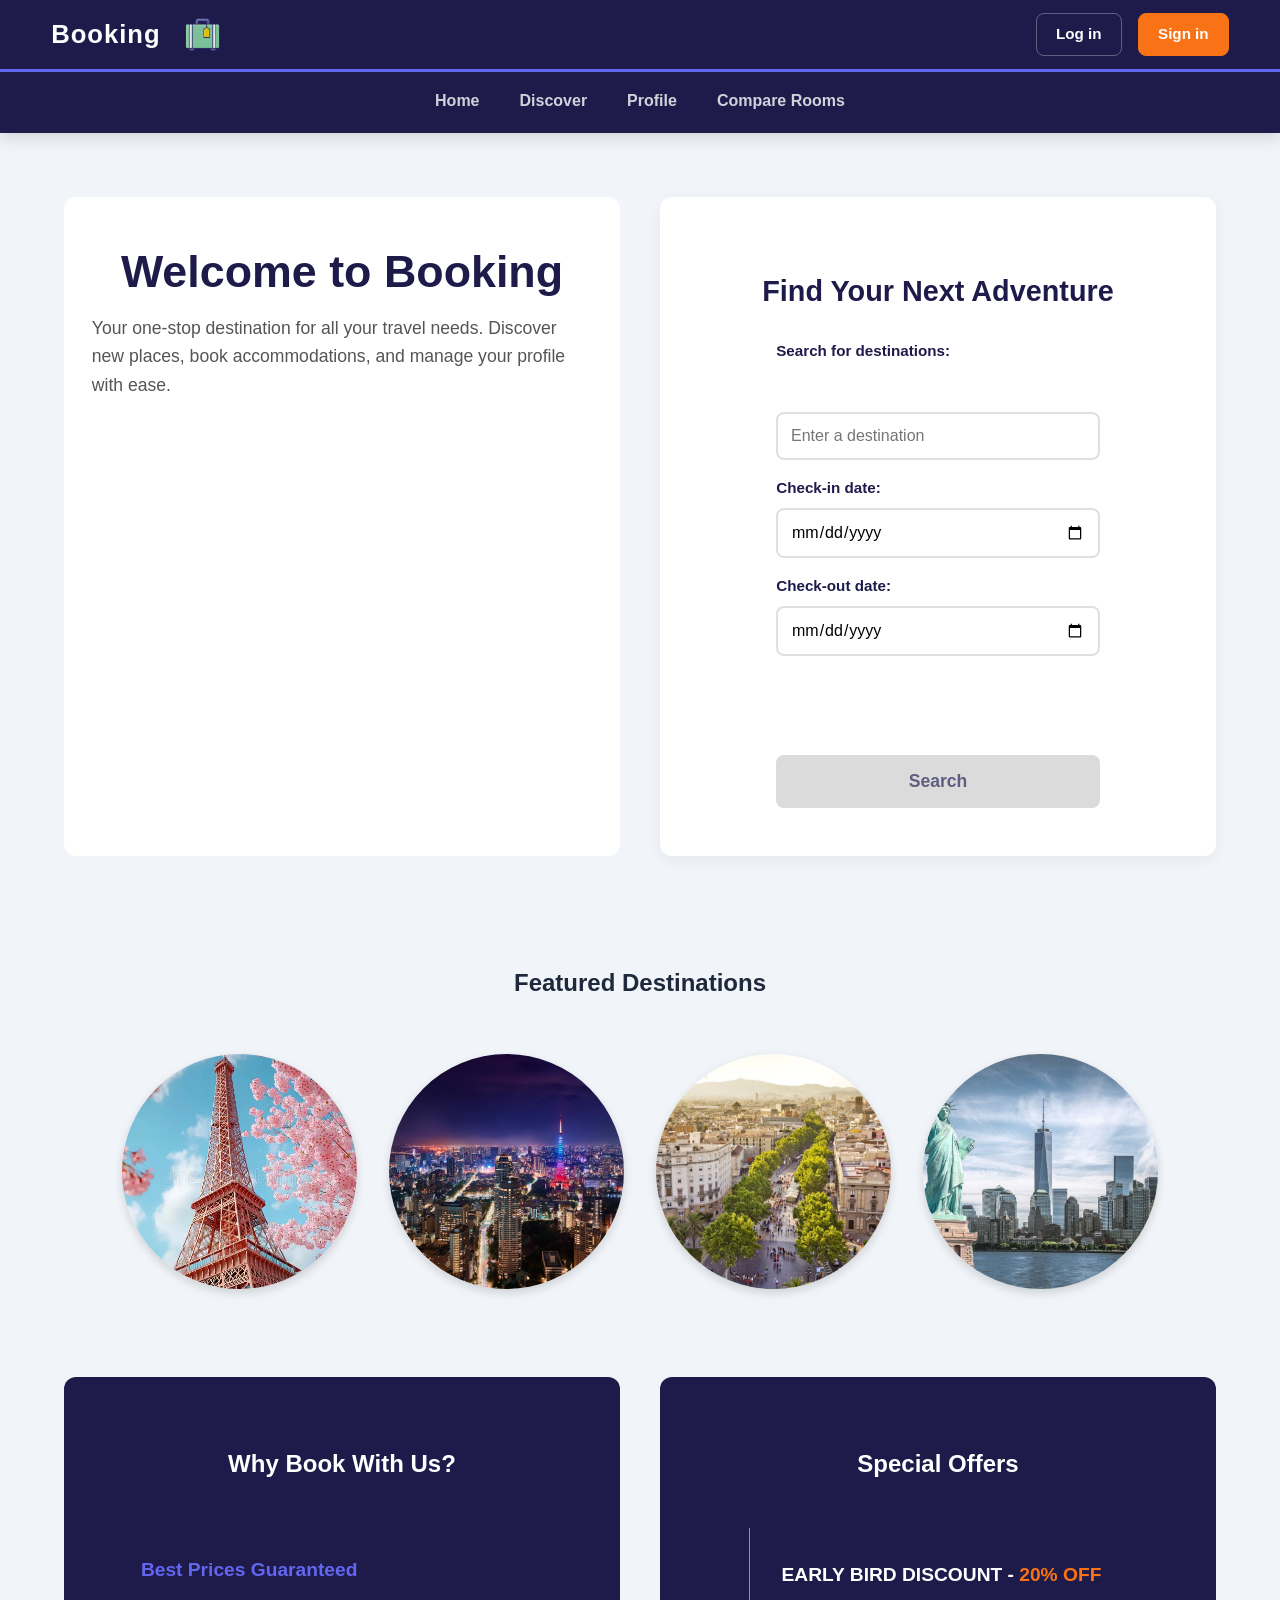
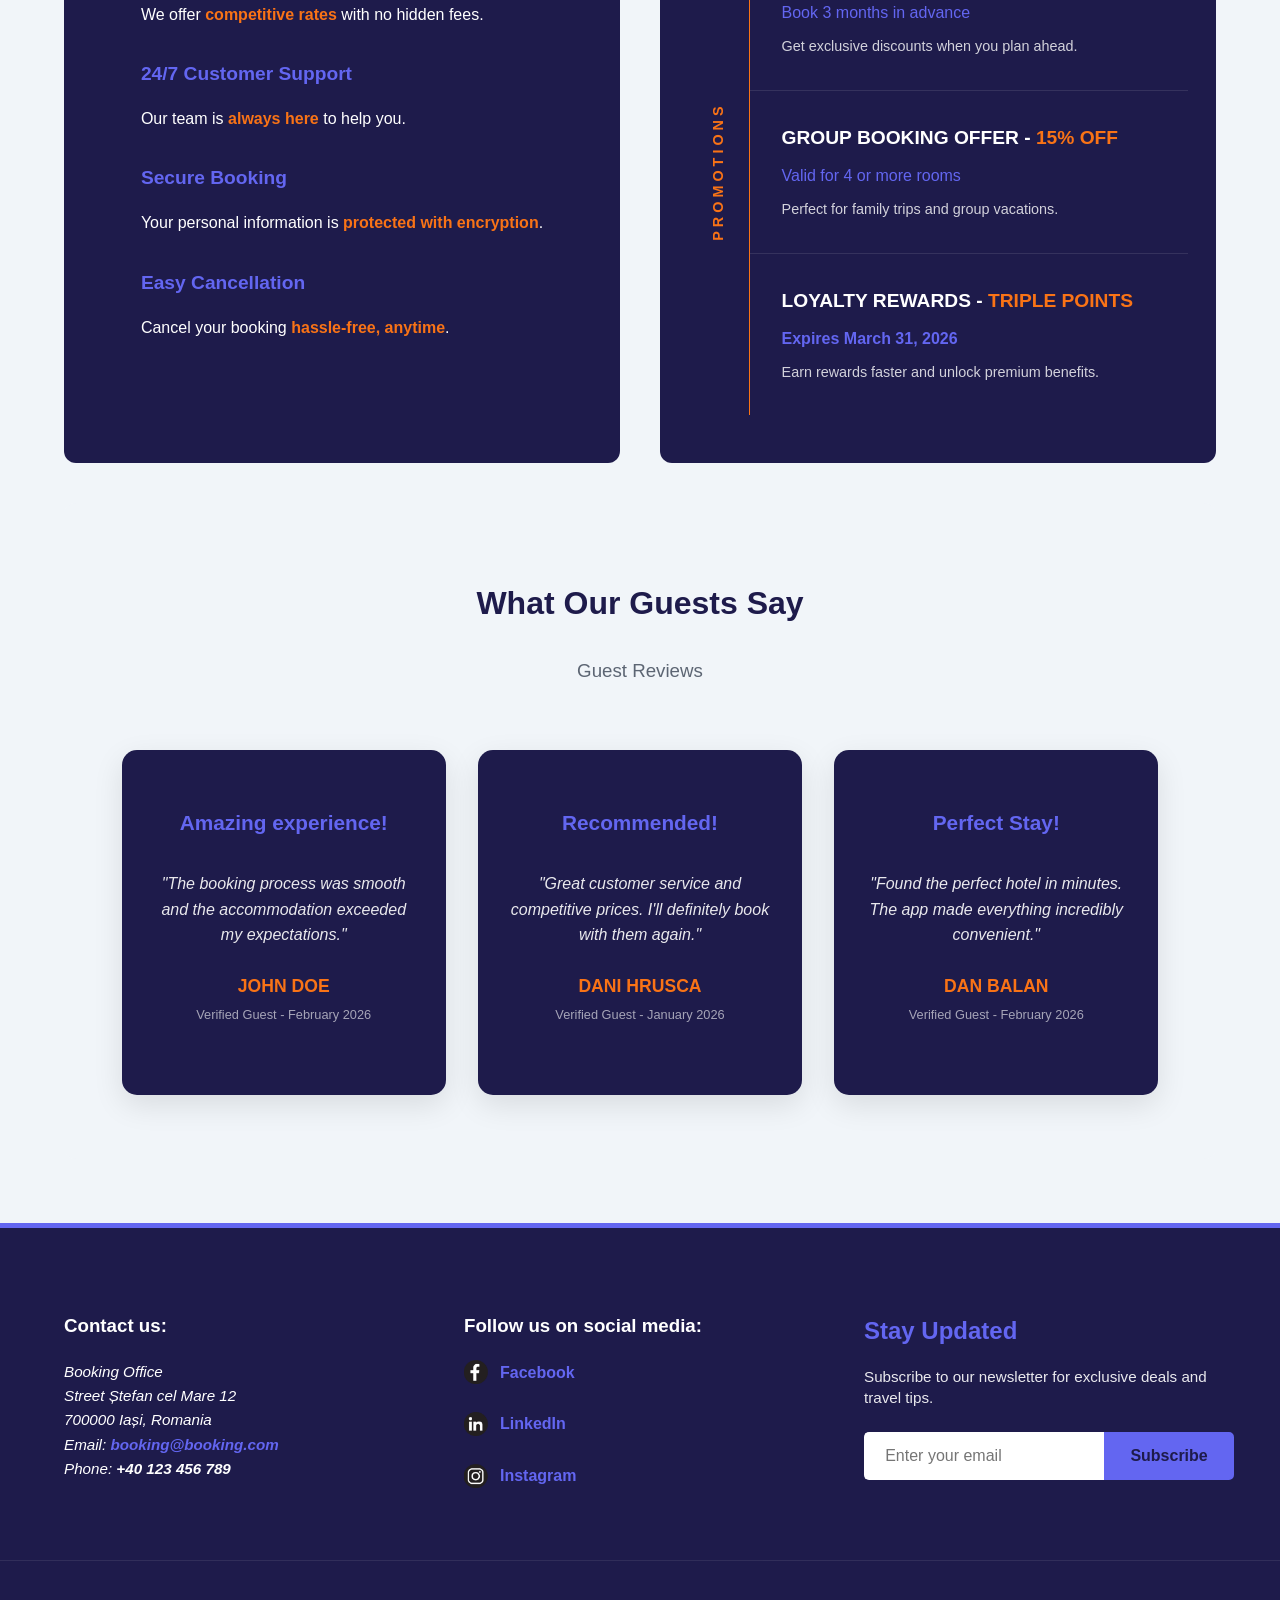
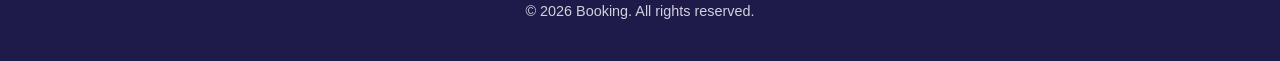
==== index.html @ 280e8784 "Added CSS to the website. Three different design of which one is responsive." ====
<!DOCTYPE html>
<html lang="ro"> 
<head>
    <meta charset="UTF-8">
    <meta name="viewport" content="width=device-width, initial-scale=1.0">
    <link rel="icon" href="images/suitcase.png" type="image/png">
    <!-- <link rel="stylesheet" href="css/main-design/global.css">
    <link rel="stylesheet" href="css/main-design/index.css"> -->
    <!-- <link rel="stylesheet" href="css/ocean-theme/global.css">
    <link rel="stylesheet" href="css/ocean-theme/index.css"> -->
    <link rel="stylesheet" href="css/responsive/global.css" type="text/css">
    <link rel="stylesheet" href="css/responsive/index.css" type="text/css">
    <title> Booking </title>
</head>
<body>
    <input type="checkbox" id="menu-toggle" class="menu-checkbox">
    <label for="menu-toggle" class="side-menu-icon">☰</label>
    <header class="site-header">
        <div class="header-top">
            <ul class="utility-nav">
                <li class="logo-text">Booking</li>
                <li class="logo-track">
                    <img src="images/suitcase.png" class="animate" alt="Booking logo" height="40">
                </li>
                <li><a href="pages/login.html" class="auth-link">Log in</a></li>
                <li><a href="pages/sign-up.html" class="auth-link">Sign in</a></li>
            </ul>
        </div>
        <nav class="header-bottom">
            <ul class="main-nav">
                <li><a class="nav-link" href="index.html"><span class="menu-icon home-icon"></span>Home</a></li>
                <li><a class="nav-link" href="pages/discover.html"><span class="menu-icon discover-icon"></span>Discover</a></li>
                <li><a class="nav-link" href="pages/profile.html"><span class="menu-icon profile-icon"></span>Profile</a></li>
                <li><a class="nav-link" href="pages/compare.html"><span class="menu-icon compare-icon"></span>Compare Rooms</a></li>
            </ul>
        </nav>
    </header>
    <main class="main-content">
        <section class="hero-section">
            <h1>Welcome to Booking</h1>
            <p>Your one-stop destination for all your travel needs. Discover new places, book accommodations, and manage your profile with ease.</p>
        </section>

        <section class="search-section">
            <h2>Find Your Next Adventure</h2>
            <form method="post">
                <label for="search"><b>Search for destinations:</b></label><br>
                <input type="text" id="search" name="search" placeholder="Enter a destination" maxlength="30" size="30">
                <label for="check-in"><b>Check-in date:</b></label>
                <input type="date" id="check-in" name="check-in">
                <label for="check-out"><b>Check-out date:</b></label>
                <input type="date" id="check-out" name="check-out"><br><br>
                <input type="submit" value="Search" disabled>
            </form>
        </section>
        <section class="featured-section">
            <h2>Featured Destinations</h2>
            <ul>
                <li class="destination">
                    <img src="images/paris.webp" alt="Paris, France">
                    <div class="circle-text">
                        <h3>Paris</h3>
                        <p class="country">France</p>
                        <p class="description">Romance, art, and iconic landmarks.</p>
                    </div>
                </li>
                <li class="destination">
                    <img src="images/tokyo.jpg" alt="Tokyo, Japan">
                    <div class="circle-text">
                        <h3>Tokyo</h3>
                        <p class="country">Japan</p>
                        <p class="description">Where ancient tradition meets tomorrow.</p>
                    </div>
                </li>
                <li class="destination">
                    <img src="images/barcelona.webp" alt="Barcelona, Spain">
                    <div class="circle-text">
                        <h3>Barcelona</h3>
                        <p class="country">Spain</p>
                        <p class="description">Vibrant culture and sun-kissed shores.</p>
                    </div>
                </li>
                <li class="destination">
                    <img src="images/newyork.jpg" alt="New York, USA">
                    <div class="circle-text">
                        <h3>New York</h3>
                        <p class="country">USA</p>
                        <p class="description">Endless energy and world-class sights.</p>
                    </div>
                </li>
            </ul>
        </section>

        <section class="benefits-section">
            <h2>Why Book With Us?</h2>
            <ol class="benefits-list">
                <li>
                    <h3><strong>Best Prices Guaranteed</strong></h3>
                    <p>We offer <span>competitive rates</span> with no hidden fees.</p>
                </li>
                <li>
                    <h3><strong>24/7 Customer Support</strong></h3>
                    <p>Our team is <span>always here</span> to help you.</p>
                </li>
                <li>
                    <h3><strong>Secure Booking</strong></h3>
                    <p>Your personal information is <span>protected with encryption</span>.</p>
                </li>
                <li>
                    <h3><strong>Easy Cancellation</strong></h3>
                    <p>Cancel your booking <span>hassle-free, anytime</span>.</p>
                </li>
            </ol>
        </section>
        <section class="offers-section">
            <h2>Special Offers</h2>
            <table class="offers-table">
                <tr>
                    <td rowspan="3"><strong>Promotions</strong></td>
                    <td>
                        <h3>Early Bird Discount - <strong>20% Off</strong></h3>
                        <h4>Book <span>3 months</span> in advance</h4>
                        <p>Get exclusive discounts when you plan ahead.</p>
                    </td>
                </tr>
                <tr>
                    <td>
                        <h3>Group Booking Offer - <strong>15% Off</strong></h3>
                        <h4>Valid for <span>4 or more</span> rooms</h4>
                        <p>Perfect for family trips and group vacations.</p>
                    </td>
                </tr>
                <tr>
                    <td>
                        <h3>Loyalty Rewards - <strong>Triple Points</strong></h3>
                        <h4><strong>Expires <span>March 31, 2026</span></strong></h4>
                        <p>Earn rewards faster and unlock premium benefits.</p>
                    </td>
                </tr>
            </table>
        </section>
        <section class="reviews-section">
            <h2>What Our Guests Say</h2>
            <h3>Guest Reviews</h3>
            <ol type="I" start="4" class="reviews-list">
                <li>
                    <h4>Amazing experience!</h4>
                    <p>"The booking process was smooth and the accommodation exceeded my expectations."</p>
                    <h5>John Doe</h5>
                    <h6>Verified Guest - February 2026</h6>
                </li>
                <li>
                    <h4>Recommended!</h4>
                    <p>"Great customer service and competitive prices. I'll definitely book with them again."</p>
                    <h5>Dani Hrusca</h5>
                    <h6>Verified Guest - January 2026</h6>
                </li>
                <li>
                    <h4>Perfect Stay!</h4>
                    <p>"Found the perfect hotel in minutes. The app made everything incredibly convenient."</p>
                    <h5>Dan Balan</h5>
                    <h6>Verified Guest - February 2026</h6>
                </li>
            </ol>
        </section>
    </main>
    <footer class="site-footer">
        <div class="footer-container">
            <div class="contact-info">
                <h3>Contact us:</h3>
                <address class="contact-address">
                    <p>
                        Booking Office<br>
                        Street Ștefan cel Mare 12<br>
                        700000 Iași, Romania<br>
                        Email: <a href="mailto:booking@booking.com"><strong>booking@booking.com</strong></a><br>
                        Phone: <strong>+40 123 456 789</strong>
                    </p>
                </address>
            </div>
            <div class="social-info"> 
                <h3>Follow us on social media:</h3>
                <ul class="social-links">
                    <li><a href="https://www.facebook.com/" target="_blank" class="social-link-item">
                            <span class="social-icon facebook-icon"></span>
                            Facebook
                        </a>
                    </li>
                    <li>
                        <a href="https://www.linkedin.com/" target="_blank" class="social-link-item">
                            <span class="social-icon linkedin-icon"></span>
                            LinkedIn
                        </a>
                    </li>
                    <li><a href="https://www.instagram.com/" target="_blank" class="social-link-item">
                            <span class="social-icon instagram-icon"></span>
                            Instagram
                        </a>
                    </li>
                </ul>
            </div>
            <div class="subscribe-info">
                <h2>Stay Updated</h2>
                <p>Subscribe to our newsletter for exclusive deals and travel tips.</p>
                <form method="post" class="newsletter-form">
                    <label for="email">Email:</label>
                    <input type="email" id="email" name="email" placeholder="Enter your email" required>
                    <input type="submit" value="Subscribe" disabled>
                </form>
            </div>
        </div>
        <div class="footer-bottom">
            <p>&copy; 2026 Booking. All rights reserved.</p>
        </div>
    </footer>
</body>
</html>
---- css/main-design/global.css ----
:root {
    --brand-main: #464a78;
    --brand-accent: #8fd1a3;
    --brand-pop: #f5c826;
    --white: #ffffff;
    --text-dark: #2a2c48;
    --bg-light: #f4faf6;
    --container-width: 100%;
    --side-padding: 10%;     
    --section-gap: 4rem;
}

*, *::before, *::after {
    box-sizing: border-box;
}

body {
    font-family: 'Segoe UI', Roboto, Helvetica, Arial, sans-serif;
    margin: 0;
    padding: 0;
    background-color: var(--bg-light);
    color: var(--text-dark);
}

.menu-checkbox, .side-menu-icon, .menu-icon {
    display: none;
}

.container {
    max-width: var(--container-width);
    margin: 0 auto;
    width: 100%;
    padding-left: var(--side-padding);   
    padding-right: var(--side-padding);
}

.site-header {
    background-color: var(--white);
    border-bottom: 3px solid var(--brand-accent);
}

.site-header ul {
    margin: 0;
    list-style-type: none;
}

.utility-nav {
    display: flex;
    align-items: center;
    gap: 2rem;
    list-style: none;
    max-width: var(--container-width);
    margin: 0 auto;
    padding: 15px var(--side-padding);
    background-color: var(--brand-main);
    border-bottom: 3px solid var(--brand-accent);
}

.logo-text {
    color: var(--white);
    font-size: 1.4rem;
    font-weight: 700;
    letter-spacing: -0.5px;
    text-transform: capitalize; 
}

.logo-track {
    flex-grow: 1; 
    position: relative;
    height: 40px; 
}

.animate {
    position: absolute;
    transform-origin: bottom center;
    animation: move-and-balance 2.5s ease-out forwards;
}

@keyframes move-and-balance {
    0% {
        left: 100%; 
        transform: translateX(-100%) rotate(20deg); 
        opacity: 0;
    }
    60% {
        left: 0;
        transform: translateX(0) rotate(20deg);
        opacity: 1;
    }
    75% {
        transform: translateX(0) rotate(-10deg);
    }
    90% {
        transform: translateX(0) rotate(5deg);
    }
    100% {
        transform: translateX(0) rotate(0deg);
    }
}

.main-nav {
    display: flex;
    justify-content: center;
    align-items: center;
    gap: 2rem;
    list-style: none;
    max-width: var(--container-width);
    margin: 0 auto;
    padding: 1rem var(--side-padding);
}

.auth-link, .nav-link {
    text-decoration: none;
    font-weight: bold;
    font-size: 1.1rem;
    padding: 0.5rem 0;
    position: relative;
    transition: color 0.2s ease;
}

.auth-link {
    color: var(--white);
}

.nav-link {
    color: var(--brand-main);
}

.nav-link:hover, .auth-link:hover {
    color: var(--brand-accent);
}

.nav-link::after {
    content: '';
    position: absolute;
    bottom: 0;
    left: 0;
    width: 0%;
    height: 3px;
    background-color: var(--brand-accent);
    transition: width 0.3s ease;
}

.nav-link:hover::after {
    width: 100%;
}

.hero-section {
    background-color: var(--brand-main);
    color: var(--white);
    padding: 5rem 10% 5rem 15%;
    display: flex;
    flex-direction: column;
    justify-content: center;
}

.hero-section h1 {
    color: var(--brand-accent);
    font-size: 2.8rem;
    margin-bottom: 1rem;
    line-height: 1.2;
}

.hero-section p {
    font-size: 1.2rem;
    line-height: 1.6;
    opacity: 0.9;
}

.site-footer {
    background-color: var(--brand-main);
    color: var(--white);
    border-top: 5px solid var(--brand-accent);
}

.site-footer a {
    color: var(--brand-accent);
}

.footer-bottom {
    display: flex;
    text-align: center;
    justify-content: center;
    align-items: center;
    margin-top: 0;
    border-top: 1px solid #d1d5db; 
    font-size: 0.85rem;
}

.footer-container {
    display: flex;
    flex-direction: row;
    align-items: center;
    justify-content: space-evenly;
    padding: 20px;
}

.social-links {
    list-style: none;
    padding: 0;
    margin: 0;
    display: flex;
    flex-direction: column;
    justify-content: flex-start;
    gap: 15px;
}

.social-link-item {
    display: flex;
    align-items: center;
    width: 50%;
    gap: 10px;
    text-decoration: none;
    color: #333;
    font-weight: bold;
}

.social-icon {
    display: block;
    width: 24px;
    height: 24px;
    background-image: url('../../images/social-media-icons.png');
    background-repeat: no-repeat;
    background-size: 141px 105px;
}

.facebook-icon {
    background-position: -16px -12px;
}

.instagram-icon {
    background-position: -73px -12px; 
}

.linkedin-icon {
    background-position: -16px -40.5px; 
}

.social-link-item:hover {
    opacity: 0.7;
}

.subscribe-info {
    max-width: 400px;
}

.subscribe-info h2 {
    color: var(--brand-accent);
    margin-bottom: 0.5rem;
    font-size: 1.5rem;
}

.subscribe-info p {
    color: var(--white);
    font-size: 0.95rem;
    margin-bottom: 1.5rem;
    line-height: 1.4;
}

.newsletter-form {
    display: flex;
    flex-wrap: wrap;
    gap: 0;
}

.newsletter-form label {
    position: absolute;
    width: 1px;
    height: 1px;
    padding: 0;
    margin: -1px;
    overflow: hidden;
    clip: rect(0, 0, 0, 0);
    border: 0;
}

.newsletter-form input[type="email"] {
    flex: 1;
    padding: 0.8em 1.2em;
    border: 2px solid var(--white);
    border-right: none;
    border-radius: 5px 0 0 5px;
    font-family: inherit;
    outline: none;
}

.newsletter-form input[type="email"]:focus {
    border-color: var(--brand-accent);
}

.newsletter-form input[type="submit"] {
    padding: 0.8em 1.5em;
    background-color: var(--brand-accent);
    color: var(--brand-main);
    border: 2px solid var(--brand-accent);
    border-radius: 0 5px 5px 0;
    font-weight: bold;
    cursor: pointer;
    transition: all 0.3s ease;
}

.newsletter-form input[type="submit"]:hover:not(:disabled) {
    background-color: var(--brand-pop);
    border-color: var(--brand-pop);
}

.newsletter-form input[type="submit"]:disabled {
    background-color: #666;
    border-color: #666;
    color: #aaa;
    cursor: not-allowed;
}

.menu-icon {
    display: none;
}
---- css/main-design/index.css ----
.main-content {
    display: grid;
    grid-template-columns: repeat(2, 1fr);
    gap: 2rem;
    padding: 2rem var(--side-padding);
    margin: 0 auto;
    place-items: stretch; 
}

.main-content > section {
    padding: 3rem var(--side-padding);
    display: flex;
    flex-direction: column;
    justify-content: flex-start;
    height: 100%;
}

.search-section {
    background-color: var(--white);
    padding: 5rem 15% 5rem 10%;
    display: flex;
    flex-direction: column;
    justify-content: center;
    border-left: 1px solid rgba(0, 0, 0, 0.05);
}

.search-section h2 {
    color: var(--brand-main);
    margin-bottom: 1.5rem;
    font-size: 1.8rem;
}

.search-section form {
    display: grid;
    gap: 1rem;
}

.search-section label {
    font-size: 0.9rem;
    color: var(--brand-main);
    margin-bottom: -0.5rem;
}

.search-section input[type="text"],
.search-section input[type="date"] {
    width: 100%;
    padding: 0.8rem;
    border: 2px solid #e0e0e0;
    border-radius: 8px;
    font-family: inherit;
    font-size: 1rem;
    transition: border-color 0.3s ease;
}

.search-section input:focus {
    outline: none;
    border-color: var(--brand-accent);
}

.search-section input[type="submit"] {
    margin-top: 1rem;
    padding: 1rem;
    background-color: var(--brand-pop);
    color: var(--brand-main);
    border: none;
    border-radius: 8px;
    font-weight: bold;
    font-size: 1.1rem;
    cursor: pointer;
    transition: transform 0.2s ease, background-color 0.2s ease;
}

.search-section input[type="submit"]:hover:not(:disabled) {
    background-color: #e5ba22;
    transform: translateY(-2px);
}

.search-section input[type="submit"]:disabled {
    background-color: #ccc;
    cursor: not-allowed;
    opacity: 0.7;
}

.featured-section {
    grid-column: 1 / span 2;
}

.reviews-section {
    grid-column: 1 / span 2;
}

.featured-section ul {
    list-style: none;
    padding: 0;
    margin: 2rem 0 0 0;
    display: grid;
    grid-template-columns: repeat(4, 1fr);
    gap: 2rem;
    justify-items: center;
}

.destination {
    position: relative;
    width: 220px;                
    height: 220px;               
    border-radius: 50%;
    overflow: hidden;
    cursor: pointer;             
    box-shadow: 0 4px 10px rgba(0, 0, 0, 0.15); 
}

.destination img {
    width: 100%;
    height: 100%;
    object-fit: cover;
    transition: transform 0.4s ease; 
}

.circle-text {
    position: absolute;
    bottom: 0;
    left: 0;
    width: 100%;
    height: 100%;
    background-color: rgba(70, 74, 120, 0.9);
    color: var(--white);
    display: flex;
    flex-direction: column;
    justify-content: center;
    align-items: center;
    text-align: center;
    padding: 20px;
    transform: translateY(100%); 
    transition: transform 0.4s ease-in-out; 
}

.circle-text h3 {
    margin: 0 0 5px 0;
    font-size: 1.5rem;
}

.circle-text .country {
    margin: 0 0 10px 0;
    font-weight: bold;
    color: var(--brand-pop);
    font-size: 0.9rem;
    text-transform: uppercase;
    letter-spacing: 1px;
}

.circle-text .description {
    margin: 0;
    font-size: 0.85rem;
    line-height: 1.4;
    opacity: 0;
    transition: opacity 0.3s ease 0.2s;
}

.destination:hover .circle-text {
    transform: translateY(0); 
}

.destination:hover .circle-text .description {
    opacity: 1; 
}

.destination:hover img {
    transform: scale(1.1); 
}

.benefits-section {
    background-color: var(--brand-main);
    color: var(--white);
    padding: var(--section-gap) 10% var(--section-gap) 15%;
    display: flex;
    flex-direction: column;
    justify-content: center;
}

.offers-section {
    background-color: var(--brand-main);
    color: var(--white);
    padding: var(--section-gap) 15% var(--section-gap) 10%;
    border-left: 1px solid rgba(255, 255, 255, 0.1);
    display: flex;
    flex-direction: column;
    justify-content: center;
}

.benefits-list {
    list-style: none;
    padding: 0;
    margin-top: 2rem;
}

.benefits-list li {
    margin-bottom: 2rem;
}

.benefits-list h3 {
    color: var(--brand-accent);
    font-size: 1.2rem;
    margin-bottom: 0.5rem;
}

.benefits-list p span {
    color: var(--brand-pop);
    font-weight: bold;
}

.offers-table {
    width: 100%;
    border-collapse: collapse;
    margin-top: 1.5rem;
}

.offers-table td[rowspan="3"] {
    writing-mode: vertical-rl;
    transform: rotate(180deg);
    text-align: center;
    text-transform: uppercase;
    color: var(--brand-pop);
    font-weight: bold;
    letter-spacing: 4px;
    font-size: 0.9rem;
    padding: 20px 15px;
    border-right: 1px solid var(--brand-pop);
    vertical-align: middle;
}

.offers-table td:not([rowspan]) {
    padding: 2.5rem 0 2.5rem 40px;
    vertical-align: top;
    border-bottom: 1px solid rgba(255, 255, 255, 0.1);
}

.offers-table tr:last-child td {
    border-bottom: none;
}

.offers-table h3 {
    margin: 0;
    font-size: 1.3rem;
    text-transform: uppercase;
    letter-spacing: 1px;
    color: var(--white);
}

.offers-table h3 strong {
    color: var(--brand-pop);
}

.offers-table h4 {
    margin: 10px 0;
    font-size: 1rem;
    color: var(--brand-accent);
    font-weight: normal;
}

.offers-table h4 span {
    text-decoration: underline;
}

.offers-table p {
    margin: 0;
    font-size: 0.9rem;
    color: var(--white);
    opacity: 0.8;
    line-height: 1.5;
}

.reviews-section {
    padding: var(--section-gap) var(--side-padding);
    background-color: var(--bg-light);
    text-align: center;
}

.reviews-section h2 {
    color: var(--brand-main);
    font-size: 2rem;
    margin-bottom: 0.5rem;
}

.reviews-section h3 {
    color: var(--text-dark);
    font-weight: normal;
    margin-bottom: 3rem;
    opacity: 0.7;
}

.reviews-list {
    display: grid;
    grid-template-columns: repeat(3, 1fr);
    gap: 2rem;
    padding: 0;
    list-style-position: inside;
}

.reviews-list li {
    background-color: var(--brand-main);
    color: var(--white);
    padding: 2.5rem 2rem;
    border-radius: 15px;
    box-shadow: 0 10px 30px rgba(0, 0, 0, 0.1);
    display: flex;
    flex-direction: column;
    align-items: center;
    text-align: center;
    transition: transform 0.3s ease;
}

.reviews-list li:hover {
    transform: translateY(-10px);
}

.reviews-list li::marker {
    color: var(--brand-pop);
    font-weight: bold;
    font-size: 1.2rem;
}

.reviews-list h4 {
    color: var(--brand-accent);
    font-size: 1.3rem;
    margin: 1rem 0;
}

.reviews-list p {
    font-style: italic;
    font-size: 1rem;
    line-height: 1.6;
    margin-bottom: 1.5rem;
    opacity: 0.9;
}

.reviews-list h5 {
    color: var(--brand-pop);
    font-size: 1.1rem;
    margin: 0;
    text-transform: uppercase;
    letter-spacing: 1px;
}

.reviews-list h6 {
    font-weight: normal;
    font-size: 0.8rem;
    margin-top: 5px;
    opacity: 0.6;
}
---- css/ocean-theme/global.css ----
:root {
    --brand-main: #0B3954;
    --brand-accent: #087E8B;
    --brand-pop: #FF5A5F;
    --white: #F4FBFC;
    --text-dark: #1D2D35;
    --bg-light: #EBF4F6;
    
    --container-width: 100%;
    --side-padding: 10%;     
    --section-gap: 4rem;
}

*, *::before, *::after {
    box-sizing: border-box;
}

.menu-checkbox, .side-menu-icon {
    display: none;
}

body {
    font-family:  Arial, sans-serif, 'Segoe UI';
    margin: 0;
    padding: 0;
    background-color: var(--bg-light);
    color: var(--text-dark);
    padding-top: 75px;
    padding-left: 260px;
}

.container {
    max-width: var(--container-width);
    margin: 0 auto;
    width: 100%;
    padding-left: var(--side-padding);   
    padding-right: var(--side-padding);
}

.site-header {
    display: block; 
    padding: 0;
    background: transparent;
    border: none;
    box-shadow: none;
}
.site-header ul {
    margin: 0;
    padding: 0;
    list-style-type: none;
}

.header-top {
    display: flex;
    justify-content: space-between;
    align-items: center;
    padding: 0 2rem;
    background-color: var(--white);
    border-bottom: 3px solid var(--brand-accent);
    box-shadow: 0 4px 15px rgba(11, 57, 84, 0.05);
    position: fixed;
    top: 0;
    left: 0;
    right: 0;
    z-index: 1000;
    height: 10%;
}

.utility-nav {
    display: flex;
    justify-content: space-between;
    align-items: center;
    width: 100%;
    margin: 0;
    padding: 0;
    gap: 2rem;
    list-style: none;
}

.logo-text {
    color: var(--brand-main);
    font-size: 1.4rem;
    font-weight: 700;
    letter-spacing: -0.5px;
    text-transform: capitalize; 
}

.logo-track {
    flex-grow: 1; 
    position: relative;
    height: 40px; 
    margin: 0 15px;
    background-image: url("data:image/svg+xml,%3Csvg width='100' height='40' xmlns='http://www.w3.org/2000/svg'%3E%3Cpath d='M 0 20 Q 25 5, 50 20 T 100 20' fill='none' stroke='%23087E8B' stroke-width='2' opacity='0.4'/%3E%3C/svg%3E");
    background-repeat: repeat-x;
    background-position: 0 center;
    animation: flow-wave 20s linear infinite alternate;
}

@keyframes flow-wave {
    from { background-position: 0 center; }
    to { background-position: -100px center; }
}

.animate {
    position: absolute;
    bottom: 15px;
    transform-origin: center;
    animation: gentle-sail 20s ease-in-out infinite alternate;
}

@keyframes gentle-sail {
    0% { 
        left: 100%; 
        transform: translateX(-100%) translateY(10px) rotate(-8deg); 
        opacity: 0; 
    }
    30% { 
        opacity: 1; 
        transform: translateX(-70%) translateY(-5px) rotate(5deg); 
    }
    60% { 
        transform: translateX(-40%) translateY(3px) rotate(-3deg); 
    }
    85% { 
        transform: translateX(-15%) translateY(-1px) rotate(1deg); 
    }
    100% { 
        left: 0; 
        transform: translateX(0) translateY(0) rotate(0deg); 
        opacity: 1; 
    }
}

.main-nav {
    background-color: var(--brand-main);
    display: flex;
    flex-direction: column;
    align-items: flex-start;
    gap: 2rem;
    list-style: none;
    margin: 0;
    padding: 0;
}

.main-nav li {
    width: 100%;
    border-bottom: 1px solid rgba(255, 255, 255, 0.08);
}

.main-nav li:last-child {
    border-bottom: none; 
}

.auth-link, .nav-link {
    display: flex;
    align-items: center;
    text-decoration: none;
    font-weight: bold;
    font-size: 1.1rem;
    padding: 0.5rem 0;
    position: relative;
    transition: color 0.2s ease;
}

.auth-link {
    color: var(--brand-main);
}

.header-bottom {
    position: fixed;
    top: 10%;
    left: 0;
    width: 18%;
    height: calc(100vh - 75px);
    background-color: var(--brand-main);
    padding: 3rem 2rem;
    z-index: 999;
    box-shadow: 4px 0 15px rgba(0,0,0,0.1);
}

.nav-link {
    display: flex;
    align-items: center;
    text-decoration: none;
    font-weight: bold;
    font-size: 1.1rem;
    color: var(--white);
    transition: color 0.3s ease;
}

.nav-link:hover, .auth-link:hover {
    color: var(--brand-accent);
}

.nav-link::after {
    content: '';
    position: absolute;
    bottom: 0;
    left: 0;
    width: 0%;
    height: 3px;
    background-color: var(--brand-accent);
    transition: width 0.3s ease;
}

.nav-link:hover::after {
    width: 100%;
}

.menu-icon {
    display: inline-block;
    width: 24px;
    height: 24px;
    background-image: url('../../images/menu-icons.png');
    background-repeat: no-repeat;
    background-size: 49.9px 49.9px; 
    margin-right: 15px; 
    transition: transform 0.2s ease;
}

.site-header a:hover .menu-icon {
    transform: scale(1.1);
}

.home-icon {
    background-position: -0.5px -0.5px; 
}
.compare-icon { 
    background-position: -25.4px -0.5px; 
}
.discover-icon {
    background-position: -0.5px -25.4px; 
}
.profile-icon  { 
    background-position: -25.4px -25.4px;
}


.hero-section {
    background-color: var(--brand-main);
    color: var(--white);
    padding: 5rem 10% 5rem 15%;
    display: flex;
    flex-direction: column;
    justify-content: center;
}

.hero-section h1 {
    color: var(--brand-accent);
    font-size: 2.8rem;
    margin-bottom: 1rem;
    line-height: 1.2;
}

.hero-section p {
    font-size: 1.2rem;
    line-height: 1.6;
    opacity: 0.9;
}

.site-footer {
    background-color: var(--brand-main);
    color: var(--white);
    border-top: 5px solid var(--brand-accent);
}

.site-footer a {
    color: var(--brand-accent);
}

.footer-bottom {
    display: flex;
    text-align: center;
    justify-content: center;
    align-items: center;
    margin-top: 0;
    border-top: 1px solid rgba(255, 255, 255, 0.1);
    font-size: 0.85rem;
}

.footer-container {
    display: flex;
    flex-direction: row;
    align-items: center;
    justify-content: space-evenly;
    padding: 20px;
}

.social-links {
    list-style: none;
    padding: 0;
    margin: 0;
    display: flex;
    flex-direction: column;
    justify-content: flex-start;
    gap: 15px;
}

.social-link-item {
    display: flex;
    align-items: center;
    width: 50%;
    gap: 10px;
    text-decoration: none;
    color: var(--white);
    font-weight: bold;
}

.social-icon {
    display: block;
    width: 24px;
    height: 24px;
    background-image: url('../../images/social-media-icons.png');
    background-repeat: no-repeat;
    background-size: 141px 105px;
}

.facebook-icon {
    background-position: -16px -12px;
}

.instagram-icon {
    background-position: -73px -12px; 
}

.linkedin-icon {
    background-position: -16px -40.5px; 
}

.social-link-item:hover {
    opacity: 0.7;
}

.subscribe-info {
    max-width: 400px;
}

.subscribe-info h2 {
    color: var(--brand-accent);
    margin-bottom: 0.5rem;
    font-size: 1.5rem;
}

.subscribe-info p {
    color: var(--white);
    font-size: 0.95rem;
    margin-bottom: 1.5rem;
    line-height: 1.4;
}

.newsletter-form {
    display: flex;
    flex-wrap: wrap;
    gap: 0;
}

.newsletter-form label {
    position: absolute;
    width: 1px;
    height: 1px;
    padding: 0;
    margin: -1px;
    overflow: hidden;
    clip: rect(0, 0, 0, 0);
    border: 0;
}

.newsletter-form input[type="email"] {
    flex: 1;
    padding: 0.8em 1.2em;
    border: 2px solid var(--white);
    border-right: none;
    border-radius: 5px 0 0 5px;
    font-family: inherit;
    outline: none;
    background-color: var(--bg-light);
    color: var(--text-dark);
}

.newsletter-form input[type="email"]:focus {
    border-color: var(--brand-accent);
}

.newsletter-form input[type="submit"] {
    padding: 0.8em 1.5em;
    background-color: var(--brand-accent);
    color: var(--white);
    border: 2px solid var(--brand-accent);
    border-radius: 0 5px 5px 0;
    font-weight: bold;
    cursor: pointer;
    transition: all 0.3s ease;
}

.newsletter-form input[type="submit"]:hover:not(:disabled) {
    background-color: var(--brand-pop);
    border-color: var(--brand-pop);
    color: var(--white);
}

.newsletter-form input[type="submit"]:disabled {
    background-color: rgba(255, 255, 255, 0.2);
    border-color: rgba(255, 255, 255, 0.2);
    color: rgba(255, 255, 255, 0.5);
    cursor: not-allowed;
}
---- css/ocean-theme/index.css ----
.main-content {
    display: grid;
    grid-template-columns: repeat(2, 1fr);
    gap: 2rem;
    padding: 2rem 2.5rem;
    margin: 0;
    place-items: stretch; 
}

.main-content > section {
    background-color: var(--white);
    border-radius: 16px;
    box-shadow: 0 8px 24px rgba(11, 57, 84, 0.04);
    padding: 2.5rem;
    display: flex;
    flex-direction: column;
    justify-content: flex-start;
    height: 100%;
    border: 1px solid rgba(11, 57, 84, 0.05);
}

/* Hero section */
.hero-section {
    background-color: var(--white) !important; 
    color: var(--text-dark) !important;
    display: flex;
    flex-direction: column;
    justify-content: center;
}

.hero-section h1 {
    color: var(--brand-main);
    font-size: 2.8rem;
    margin-top: 0;
    margin-bottom: 1rem;
    line-height: 1.2;
}

.hero-section p {
    color: #555555;
    font-size: 1.1rem;
    line-height: 1.6;
    margin: 0;
}

/* Search section */
.search-section h2 {
    color: var(--brand-main);
    margin-top: 0;
    margin-bottom: 1.5rem;
    font-size: 1.8rem;
}

.search-section form {
    display: grid;
    gap: 1.2rem;
}

.search-section label {
    font-size: 0.9rem;
    color: var(--text-dark);
    font-weight: bold;
    margin-bottom: -0.8rem;
}

.search-section input[type="text"],
.search-section input[type="date"] {
    width: 100%;
    padding: 1rem;
    border: 2px solid #eef2f5;
    background-color: #f8fafc;
    border-radius: 10px;
    font-family: inherit;
    font-size: 1rem;
    color: var(--text-dark);
    transition: all 0.3s ease;
}

.search-section input:focus {
    outline: none;
    border-color: var(--brand-accent);
    background-color: var(--white);
    box-shadow: 0 0 0 4px rgba(8, 126, 139, 0.1);
}

.search-section input[type="submit"] {
    margin-top: 0.5rem;
    padding: 1rem;
    background-color: var(--brand-pop);
    color: var(--white);
    border: none;
    border-radius: 10px;
    font-weight: bold;
    font-size: 1.1rem;
    cursor: pointer;
    transition: transform 0.2s ease, background-color 0.2s ease;
}

.search-section input[type="submit"]:hover:not(:disabled) {
    background-color: #ff3b40;
    transform: translateY(-2px);
    box-shadow: 0 6px 15px rgba(255, 90, 95, 0.3);
}

/* Destionations section */
.featured-section {
    grid-column: 1 / span 2;
}

.featured-section h2 {
    color: var(--brand-main);
    margin-top: 0;
}

.featured-section ul {
    list-style: none;
    padding: 0;
    margin: 2rem 0 0 0;
    display: grid;
    grid-template-columns: repeat(4, 1fr);
    gap: 1.5rem;
    justify-items: center;
}

.destination {
    position: relative;
    width: 100%;                
    height: 340px;             
    border-radius: 16px;
    overflow: hidden;
    cursor: pointer;             
    box-shadow: 0 10px 20px rgba(0, 0, 0, 0.08); 
}

.destination img {
    width: 100%;
    height: 100%;
    object-fit: cover;
    transition: transform 0.6s cubic-bezier(0.25, 0.46, 0.45, 0.94); 
}

.circle-text {
    position: absolute;
    bottom: 0;
    left: 0;
    width: 100%;
    height: 50%;
    background: linear-gradient(to top, rgba(11, 57, 84, 0.95) 0%, rgba(11, 57, 84, 0.4) 60%, transparent 100%);
    color: var(--white);
    display: flex;
    flex-direction: column;
    justify-content: flex-end;
    align-items: flex-start;
    text-align: left;
    padding: 25px 20px;
    transition: height 0.4s ease; 
}

.circle-text h3 {
    margin: 0 0 5px 0;
    font-size: 1.4rem;
    transform: translateY(15px);
    transition: transform 0.4s ease;
}

.circle-text .country {
    margin: 0 0 10px 0;
    font-weight: bold;
    color: var(--brand-pop);
    font-size: 0.85rem;
    text-transform: uppercase;
    letter-spacing: 1px;
    transform: translateY(15px);
    transition: transform 0.4s ease;
}

.circle-text .description {
    margin: 0;
    font-size: 0.85rem;
    line-height: 1.4;
    opacity: 0;
    max-height: 0;
    transition: opacity 0.4s ease, margin-top 0.4s ease;
}

.destination:hover img {
    transform: scale(1.08);
}

.destination:hover .circle-text {
    height: 100%;
    background: linear-gradient(to top, rgba(11, 57, 84, 0.95) 0%, rgba(11, 57, 84, 0.7) 100%);
}

.destination:hover .circle-text h3,
.destination:hover .circle-text .country {
    transform: translateY(0); 
}

.destination:hover .circle-text .description {
    opacity: 1; 
    max-height: 150px;
    margin-top: 15px;
}

/* Benefits section */
.benefits-section h2, .offers-section h2 {
    color: var(--brand-main);
    margin-top: 0;
    margin-bottom: 0.5rem;
}

.benefits-list {
    display: grid;
    grid-template-columns: 1fr 1fr;
    gap: 1.5rem;
    list-style: none;
    padding: 0;
    margin-top: 1.5rem;
}

.benefits-list li {
    background-color: #f8fafc;
    border: 1px solid #eef2f5;
    border-radius: 12px;
    padding: 1.5rem;
    margin-bottom: 0;
    transition: transform 0.2s ease, box-shadow 0.2s ease;
}

.benefits-list li:hover {
    transform: translateY(-4px);
    box-shadow: 0 8px 15px rgba(11, 57, 84, 0.06);
    border-color: var(--brand-accent);
}

.benefits-list h3 {
    color: var(--brand-main);
    font-size: 1.15rem;
    margin-top: 0;
    margin-bottom: 0.5rem;
}

.benefits-list p {
    font-size: 0.9rem;
    color: #555;
    margin: 0;
    line-height: 1.5;
}

.benefits-list p span {
    color: var(--brand-pop);
    font-weight: bold;
}

/* Offers section */
.offers-table {
    width: 100%;
    border-collapse: collapse;
    margin-top: 1.5rem;
    border-radius: 12px;
    overflow: hidden;
    border: 1px solid #eef2f5;
    box-shadow: 0 4px 10px rgba(0,0,0,0.02);
}

.offers-table td[rowspan="3"] {
    writing-mode: vertical-rl;
    transform: rotate(180deg);
    text-align: center;
    background-color: var(--brand-main);
    color: var(--white);
    font-weight: bold;
    letter-spacing: 4px;
    padding: 20px 15px;
    width: 60px;
}

.offers-table td:not([rowspan]) {
    padding: 1.5rem 2rem;
    border-bottom: 1px solid #eef2f5;
    background-color: var(--white);
    transition: background-color 0.2s ease;
}

.offers-table tr:last-child td:not([rowspan]) {
    border-bottom: none;
}

.offers-table tr:hover td:not([rowspan]) {
    background-color: #f8fafc;
    cursor: pointer;
}

.offers-table h3 {
    margin: 0;
    font-size: 1.2rem;
    color: var(--brand-main);
}

.offers-table h4 {
    color: var(--brand-accent);
    margin: 8px 0;
    font-size: 0.95rem;
}

.offers-table p {
    color: #666;
    margin: 0;
    font-size: 0.9rem;
    line-height: 1.4;
}

/* Reviews section */
.reviews-section {
    grid-column: 1 / span 2;
}

.reviews-section h2 {
    color: var(--brand-main);
    margin-top: 0;
}

.reviews-list {
    display: grid;
    grid-template-columns: repeat(3, 1fr);
    gap: 2rem;
    padding: 0;
    margin-top: 2rem;
    list-style: none;
}

.reviews-list li {
    background-color: #f8fafc;
    color: var(--text-dark);
    padding: 2rem;
    border-radius: 12px;
    border: 1px solid #eef2f5;
    transition: transform 0.3s ease;
    text-align: left;
}

.reviews-list li:hover {
    transform: translateY(-5px);
    box-shadow: 0 10px 20px rgba(11, 57, 84, 0.05);
}

.reviews-list h4 {
    color: var(--brand-accent);
    margin: 0 0 1rem 0;
}

.reviews-list p {
    font-style: italic;
    font-size: 0.95rem;
    line-height: 1.5;
    color: #555;
}

.reviews-list h5 {
    color: var(--brand-main);
    margin: 1.5rem 0 0 0;
}

.reviews-list h6 {
    color: #888;
    margin: 0;
}
---- css/responsive/global.css ----
:root {
    --brand-main: #1E1B4B;
    --brand-accent: #6366F1;
    --brand-pop: #F97316;
    --bg-light: #F1F5F9;
    --text-dark: #1E293B;
    --white: #ffffff;
    --top-bar-height: 4.5rem;
    --sidebar-width: 16rem;
    --side-padding: 5%;
    --section-gap: 4rem;
}

html {
    font-size: 100%;
    box-sizing: border-box;
}

*, *::before, *::after {
    box-sizing: inherit;
}

body {
    margin: 0;
    padding: 0;
    font-family: 'Segoe UI', Tahoma, Verdana, sans-serif;
    background-color: var(--bg-light);
    color: var(--text-dark);
    line-height: 1.6;
    overflow-x: hidden;
    display: flex;
    flex-direction: column;
    min-height: 100vh;
}

.menu-checkbox, .side-menu-icon, .menu-icon {
    display: none;
}

/* Header */
.site-header {
    position: sticky;
    top: 0;
    width: 100%;
    z-index: 100;
    background-color: var(--brand-main);
    box-shadow: 0 4px 15px rgba(0,0,0,0.15);
}

.header-top {
    height: var(--top-bar-height);
    display: flex;
    align-items: center;
    padding: 0 4vw;
    border-bottom: 3px solid var(--brand-accent);
}

.utility-nav {
    display: flex;
    align-items: center;
    width: 100%;
    list-style: none;
    margin: 0;
    padding: 0;
}

.logo-text {
    font-size: 1.6rem;
    font-weight: bold;
    color: var(--white);
    letter-spacing: 1px;
}

.logo-track {
    flex-grow: 1;
    display: flex;
    align-items: center;
    padding-left: 1.5rem;
}

.animate {
    display: block;
    height: 35px;
    width: auto;
    opacity: 0.9;
}

.utility-nav li:nth-last-child(2),
.utility-nav li:nth-last-child(1) {
    margin-left: 1rem;
}

.auth-link {
    display: inline-block;
    padding: 0.5rem 1.2rem;
    border-radius: 8px;
    font-weight: bold;
    text-decoration: none;
    font-size: 0.95rem;
    transition: all 0.3s ease;
}

.utility-nav li:nth-last-child(2) .auth-link {
    color: var(--white);
    border: 1px solid rgba(255,255,255,0.3);
}

.utility-nav li:nth-last-child(2) .auth-link:hover {
    background: rgba(255,255,255,0.1);
    border-color: var(--white);
}

.utility-nav li:nth-last-child(1) .auth-link {
    background: var(--brand-pop);
    color: var(--white);
    border: 1px solid var(--brand-pop);
}

.utility-nav li:nth-last-child(1) .auth-link:hover {
    background: #ea580c;
    transform: translateY(-2px);
    box-shadow: 0 4px 12px rgba(249, 115, 22, 0.3);
}

.header-bottom {
    background-color: var(--brand-main);
    padding: 0 4vw;
}

.main-nav {
    display: flex;
    justify-content: center;
    gap: 2.5rem;
    list-style: none;
    margin: 0;
    padding: 0;
}

.nav-link {
    display: flex;
    align-items: center;
    padding: 1rem 0;
    color: rgba(255, 255, 255, 0.8);
    text-decoration: none;
    font-weight: bold;
    font-size: 1rem;
    border-bottom: 3px solid transparent;
    transition: all 0.3s ease;
}

.nav-link:hover {
    color: var(--white);
    border-bottom: 3px solid var(--brand-accent);
    opacity: 1; 
}

/* Footer */
.site-footer {
    background-color: var(--brand-main);
    color: var(--white);
    border-top: 5px solid var(--brand-accent);
    margin-top: auto;
}

.site-footer a {
    color: var(--brand-accent);
    text-decoration: none;
    transition: color 0.3s ease;
}

.site-footer a:hover {
    color: var(--brand-pop);
}

.footer-container {
    display: grid;
    grid-template-columns: repeat(auto-fit, minmax(250px, 1fr));
    gap: 3rem;
    padding: 4rem var(--side-padding);
    align-items: start;
}

.contact-info p {
    line-height: 1.6;
    font-size: 0.95rem;
}

.social-links {
    list-style: none;
    padding: 0;
    margin: 0;
    display: flex;
    flex-direction: column;
    gap: 1.2rem;
}

.social-link-item {
    display: inline-flex;
    align-items: center;
    gap: 12px;
    font-weight: bold;
    color: var(--white);
}

.social-icon {
    display: block;
    width: 24px;
    height: 24px;
    background-image: url('../../images/social-media-icons.png');
    background-repeat: no-repeat;
    background-size: 141px 105px;
    transition: transform 0.3s ease;
}

.social-link-item:hover .social-icon {
    transform: scale(1.1);
}

.facebook-icon { 
    background-position: -16px -12px; 
}

.instagram-icon { 
    background-position: -73px -12px; 
}

.linkedin-icon { 
    background-position: -16px -40.5px; 
}

.subscribe-info h2 {
    color: var(--brand-accent);
    margin-bottom: 0.5rem;
    font-size: 1.5rem;
}

.subscribe-info p {
    font-size: 0.95rem;
    margin-bottom: 1.5rem;
    line-height: 1.4;
    opacity: 0.9;
}

.newsletter-form {
    display: flex;
    width: 100%;
    max-width: 400px;
}

.newsletter-form label {
    position: absolute;
    width: 1px;
    height: 1px;
    padding: 0;
    overflow: hidden;
    clip: rect(0, 0, 0, 0);
    border: 0;
}

.newsletter-form input[type="email"] {
    flex: 1;
    padding: 0.8rem 1.2rem;
    border: 2px solid var(--white);
    border-right: none;
    border-radius: 5px 0 0 5px;
    font-family: inherit;
    font-size: 1rem;
    outline: none;
}

.newsletter-form input[type="email"]:focus {
    border-color: var(--brand-accent);
}

.newsletter-form input[type="submit"] {
    padding: 0.8rem 1.5rem;
    background-color: var(--brand-accent);
    color: var(--brand-main);
    border: 2px solid var(--brand-accent);
    border-radius: 0 5px 5px 0;
    font-weight: bold;
    font-size: 1rem;
    cursor: pointer;
    transition: all 0.3s ease;
}

.newsletter-form input[type="submit"]:hover:not(:disabled) {
    background-color: var(--brand-pop);
    border-color: var(--brand-pop);
}

.footer-bottom {
    display: flex;
    text-align: center;
    justify-content: center;
    align-items: center;
    padding: 1.5rem var(--side-padding);
    border-top: 1px solid rgba(255, 255, 255, 0.1); 
    font-size: 0.9rem;
    opacity: 0.8;
}

@media (max-width: 1024px) {
    .header-bottom {
        position: fixed;
        top: var(--top-bar-height);
        left: 0;
        width: var(--sidebar-width);
        height: calc(100vh - var(--top-bar-height));
        background-color: var(--brand-main);
        padding: 1.5rem 0;
        border-right: 1px solid rgba(0,0,0,0.1);
        border-top: 1px solid rgba(255,255,255,0.05);
        z-index: 99;
    }

    .main-nav {
        flex-direction: column;
        gap: 0;
    }

    .main-nav li {
        width: 100%;
        border-bottom: 1px solid rgba(255,255,255,0.05);
    }

    .nav-link {
        padding: 1.2rem 2rem;
        border-bottom: none;
        border-left: 4px solid transparent;
    }

    .nav-link:hover {
        border-bottom: none;
        background: rgba(99, 102, 241, 0.1);
        border-left-color: var(--brand-accent);
        color: var(--brand-accent);
        padding-left: 2.5rem;
    }

    .site-footer {
        margin-left: var(--sidebar-width);
        width: calc(100% - var(--sidebar-width));
        transition: margin-left 0.3s ease, width 0.3s ease;
    }
}


@media (max-width: 768px) {
    html {
        font-size: 90%; 
    }

    .side-menu-icon {
        display: flex;
        align-items: center;
        justify-content: center;
        position: fixed;
        top: 0.75rem;
        left: 1rem;
        width: 3rem;
        height: 3rem;
        background-color: var(--brand-pop);
        color: var(--white);
        font-size: 1.8rem;
        border-radius: 8px;
        z-index: 1001; 
        cursor: pointer;
        box-shadow: 0 4px 10px rgba(0,0,0,0.2);
    }

    .header-top {
        padding-left: 5rem; 
        padding-right: 1rem;
    }

    .header-bottom {
        transform: translateX(-100%);
        transition: transform 0.3s ease;
        box-shadow: 4px 0 15px rgba(0,0,0,0.3);
    }

    #menu-toggle:checked ~ .site-header .header-bottom {
        transform: translateX(0);
    }

    .logo-text { font-size: 1.3rem; }
    .animate { height: 25px; }
    .auth-link {
        padding: 0.4rem 0.8rem;
        font-size: 0.85rem;
    }

    .footer-container {
        grid-template-columns: 1fr;
        text-align: center;
        gap: 2.5rem;
        padding: 3rem var(--side-padding);
    }

    .social-links {
        align-items: center;
    }

    .newsletter-form {
        margin: 0 auto;
    }

    .site-footer {
        margin-left: 0 !important;
        width: 100% !important;
    }
}
---- css/responsive/index.css ----
.main-content {
    display: grid;
    grid-template-columns: repeat(2, 1fr); 
    gap: 2.5rem;
    padding: var(--section-gap) var(--side-padding);
    place-items: stretch; 
    max-width: 1400px;
    margin: 0 auto;
}

.main-content > section {
    padding: 3rem var(--side-padding);
    display: flex;
    flex-direction: column;
    justify-content: flex-start;
    align-items: center;
    height: 100%;
    border-radius: 12px;
}

/* Hero section */
.hero-section {
    background-color: var(--white);
    color: var(--text-dark);
    display: flex;
    flex-direction: column;
    justify-content: center;
    padding-left: 0;
}

.hero-section h1 {
    color: var(--brand-main);
    font-size: 2.8rem;
    margin-top: 0;
    margin-bottom: 1rem;
    line-height: 1.2;
}

.hero-section p {
    color: #555555;
    font-size: 1.1rem;
    line-height: 1.6;
    margin: 0;
}

/* Search section */
.search-section {
    background-color: var(--white);
    padding: 3rem 10%;
    display: flex;
    flex-direction: column;
    justify-content: center;
    border-radius: 12px;
    box-shadow: 0 4px 15px rgba(0,0,0,0.05);
}

.search-section h2 {
    color: var(--brand-main);
    margin-bottom: 1.5rem;
    font-size: 1.8rem;
}

.search-section form {
    display: grid;
    gap: 1rem;
}

.search-section label {
    font-size: 0.95rem;
    color: var(--brand-main);
    margin-bottom: -0.5rem;
}

.search-section input[type="text"],
.search-section input[type="date"] {
    width: 100%;
    padding: 0.8rem;
    border: 2px solid #e0e0e0;
    border-radius: 8px;
    font-family: inherit;
    font-size: 1rem;
    transition: border-color 0.3s ease;
    box-sizing: border-box;
}

.search-section input:focus {
    outline: none;
    border-color: var(--brand-accent);
}

.search-section input[type="submit"] {
    margin-top: 1rem;
    padding: 1rem;
    background-color: var(--brand-pop);
    color: var(--brand-main);
    border: none;
    border-radius: 8px;
    font-weight: bold;
    font-size: 1.1rem;
    cursor: pointer;
    transition: transform 0.2s ease, background-color 0.2s ease;
}

.search-section input[type="submit"]:hover:not(:disabled) {
    background-color: #e5ba22;
    transform: translateY(-2px);
}

.search-section input[type="submit"]:disabled {
    background-color: #ccc;
    cursor: not-allowed;
    opacity: 0.7;
}

/* Destionations section */
.featured-section {
    grid-column: 1 / -1;
    padding: 2rem 0;
}

.featured-section ul {
    list-style: none;
    padding: 0;
    margin: 2rem 0 0 0;
    display: grid;
    grid-template-columns: repeat(4, 1fr);
    gap: 2rem;
    justify-items: center;
}

.destination {
    position: relative;
    width: 100%;
    max-width: 240px; 
    aspect-ratio: 1 / 1;
    border-radius: 50%;
    overflow: hidden;
    cursor: pointer;             
    box-shadow: 0 4px 10px rgba(0, 0, 0, 0.15); 
}

.destination img {
    width: 100%;
    height: 100%;
    object-fit: cover;
    transition: transform 0.4s ease; 
}

.circle-text {
    position: absolute;
    bottom: 0;
    left: 0;
    width: 100%;
    height: 100%;
    background-color: rgba(70, 74, 120, 0.9);
    color: var(--white);
    display: flex;
    flex-direction: column;
    justify-content: center;
    align-items: center;
    text-align: center;
    padding: 20px;
    transform: translateY(100%); 
    transition: transform 0.4s ease-in-out; 
    box-sizing: border-box;
}

.circle-text h3 { margin: 0 0 5px 0; font-size: 1.5rem; }
.circle-text .country {
    margin: 0 0 10px 0;
    font-weight: bold;
    color: var(--brand-pop);
    font-size: 0.9rem;
    text-transform: uppercase;
    letter-spacing: 1px;
}

.circle-text .description {
    margin: 0;
    font-size: 0.85rem;
    line-height: 1.4;
    opacity: 0;
    transition: opacity 0.3s ease 0.2s;
}

.destination:hover .circle-text {
    transform: translateY(0);
}

.destination:hover .circle-text .description {
    opacity: 1;
}
.destination:hover img {
    transform: scale(1.1);
}

/* Benefits section */
.benefits-section, .offers-section {
    background-color: var(--brand-main);
    color: var(--white);
    display: flex;
    flex-direction: column;
    justify-content: flex-start;
}

.benefits-list {
    list-style: none;
    padding: 0;
    margin-top: 2rem;
}

.benefits-list li { margin-bottom: 2rem; }
.benefits-list h3 {
    color: var(--brand-accent);
    font-size: 1.2rem;
    margin-bottom: 0.5rem;
}
.benefits-list p span {
    color: var(--brand-pop);
    font-weight: bold;
}

/* Offers section */
.offers-table {
    width: 100%;
    border-collapse: collapse;
    margin-top: 1.5rem;
}

.offers-table td[rowspan] {
    writing-mode: vertical-rl;
    transform: rotate(180deg);
    text-align: center;
    text-transform: uppercase;
    color: var(--brand-pop);
    font-weight: bold;
    letter-spacing: 4px;
    font-size: 0.9rem;
    padding: 20px 15px;
    border-right: 1px solid var(--brand-pop);
    vertical-align: middle;
}

.offers-table td:not([rowspan]) {
    padding: 2rem 0 2rem 2rem;
    vertical-align: top;
    border-bottom: 1px solid rgba(255, 255, 255, 0.1);
}

.offers-table tr:last-child td {
     border-bottom: none; 
}

.offers-table h3 {
     margin: 0; 
     font-size: 1.2rem; 
     text-transform: uppercase; 
     color: var(--white); 
}

.offers-table h3 strong { 
    color: var(--brand-pop); 
}

.offers-table h4 {
    margin: 10px 0; 
    font-size: 1rem; 
    color: var(--brand-accent); 
    font-weight: normal; 
}

.offers-table p { 
    margin: 0; 
    font-size: 0.9rem; 
    color: var(--white); 
    opacity: 0.8; 
    line-height: 1.5; 
}

/* Reviews section */
.reviews-section {
    grid-column: 1 / -1;
    padding: var(--section-gap) var(--side-padding);
    background-color: var(--bg-light);
    text-align: center;
}

.reviews-section h2 { 
    color: var(--brand-main); font-size: 2rem; margin-bottom: 0.5rem;
}
.reviews-section h3 { 
    color: var(--text-dark); font-weight: normal; margin-bottom: 3rem; opacity: 0.7;
}

.reviews-list {
    display: grid;
    grid-template-columns: repeat(3, 1fr);
    gap: 2rem;
    padding: 0;
    list-style-position: inside;
}

.reviews-list li {
    background-color: var(--brand-main);
    color: var(--white);
    padding: 2.5rem 2rem;
    border-radius: 15px;
    box-shadow: 0 10px 30px rgba(0, 0, 0, 0.1);
    display: flex;
    flex-direction: column;
    align-items: center;
    text-align: center;
    transition: transform 0.3s ease;
}

.reviews-list li:hover { 
    transform: translateY(-10px); 
}

.reviews-list li::marker { 
    color: var(--brand-pop); 
    font-weight: bold; 
    font-size: 1.2rem; 
}

.reviews-list h4 { 
    color: var(--brand-accent); 
    font-size: 1.3rem; 
    margin: 1rem 0; 
}

.reviews-list p { 
    font-style: italic; 
    font-size: 1rem; 
    line-height: 1.6; 
    margin-bottom: 1.5rem; 
    opacity: 0.9; 
}

.reviews-list h5 { 
    color: var(--brand-pop); 
    font-size: 1.1rem; 
    margin: 0; 
    text-transform: uppercase; 
}

.reviews-list h6 { 
    font-weight: normal; 
    font-size: 0.8rem; 
    margin-top: 5px; opacity: 0.6; 
}


@media (max-width: 1024px) {
    .search-section {
        border-left: 1px solid rgba(0, 0, 0, 0.05);
        border-radius: 0;
        box-shadow: none;
    }

    .main-content {
        margin-left: var(--sidebar-width) !important;
        width: calc(100% - var(--sidebar-width)) !important;
        grid-template-columns: 1fr; 
        padding: 2rem 5%;
    }

    .featured-section ul {
        grid-template-columns: repeat(2, 1fr);
    }
    
    .reviews-list {
        grid-template-columns: repeat(2, 1fr);
    }
}


@media (max-width: 768px) {
    .main-content {
     margin-left: 0 !important;
        width: 100% !important;
        padding: 1.5rem 5%;
    }

    .featured-section ul {
        grid-template-columns: 1fr;
    }
    
    .reviews-list {
        grid-template-columns: 1fr;
    }

    .offers-table, .offers-table tbody, .offers-table tr, .offers-table td {
        display: block;
        width: 100%;
    }
    
    .offers-table td[rowspan="3"] {
        writing-mode: horizontal-tb; 
        transform: none;
        border-right: none;
        border-bottom: 2px solid var(--brand-pop);
        padding: 10px 0;
        text-align: center;
        letter-spacing: 2px;
    }
    
    .offers-table td:not([rowspan="3"]) {
        padding: 1.5rem 0;
        border-bottom: 1px solid rgba(255, 255, 255, 0.1);
    }
}
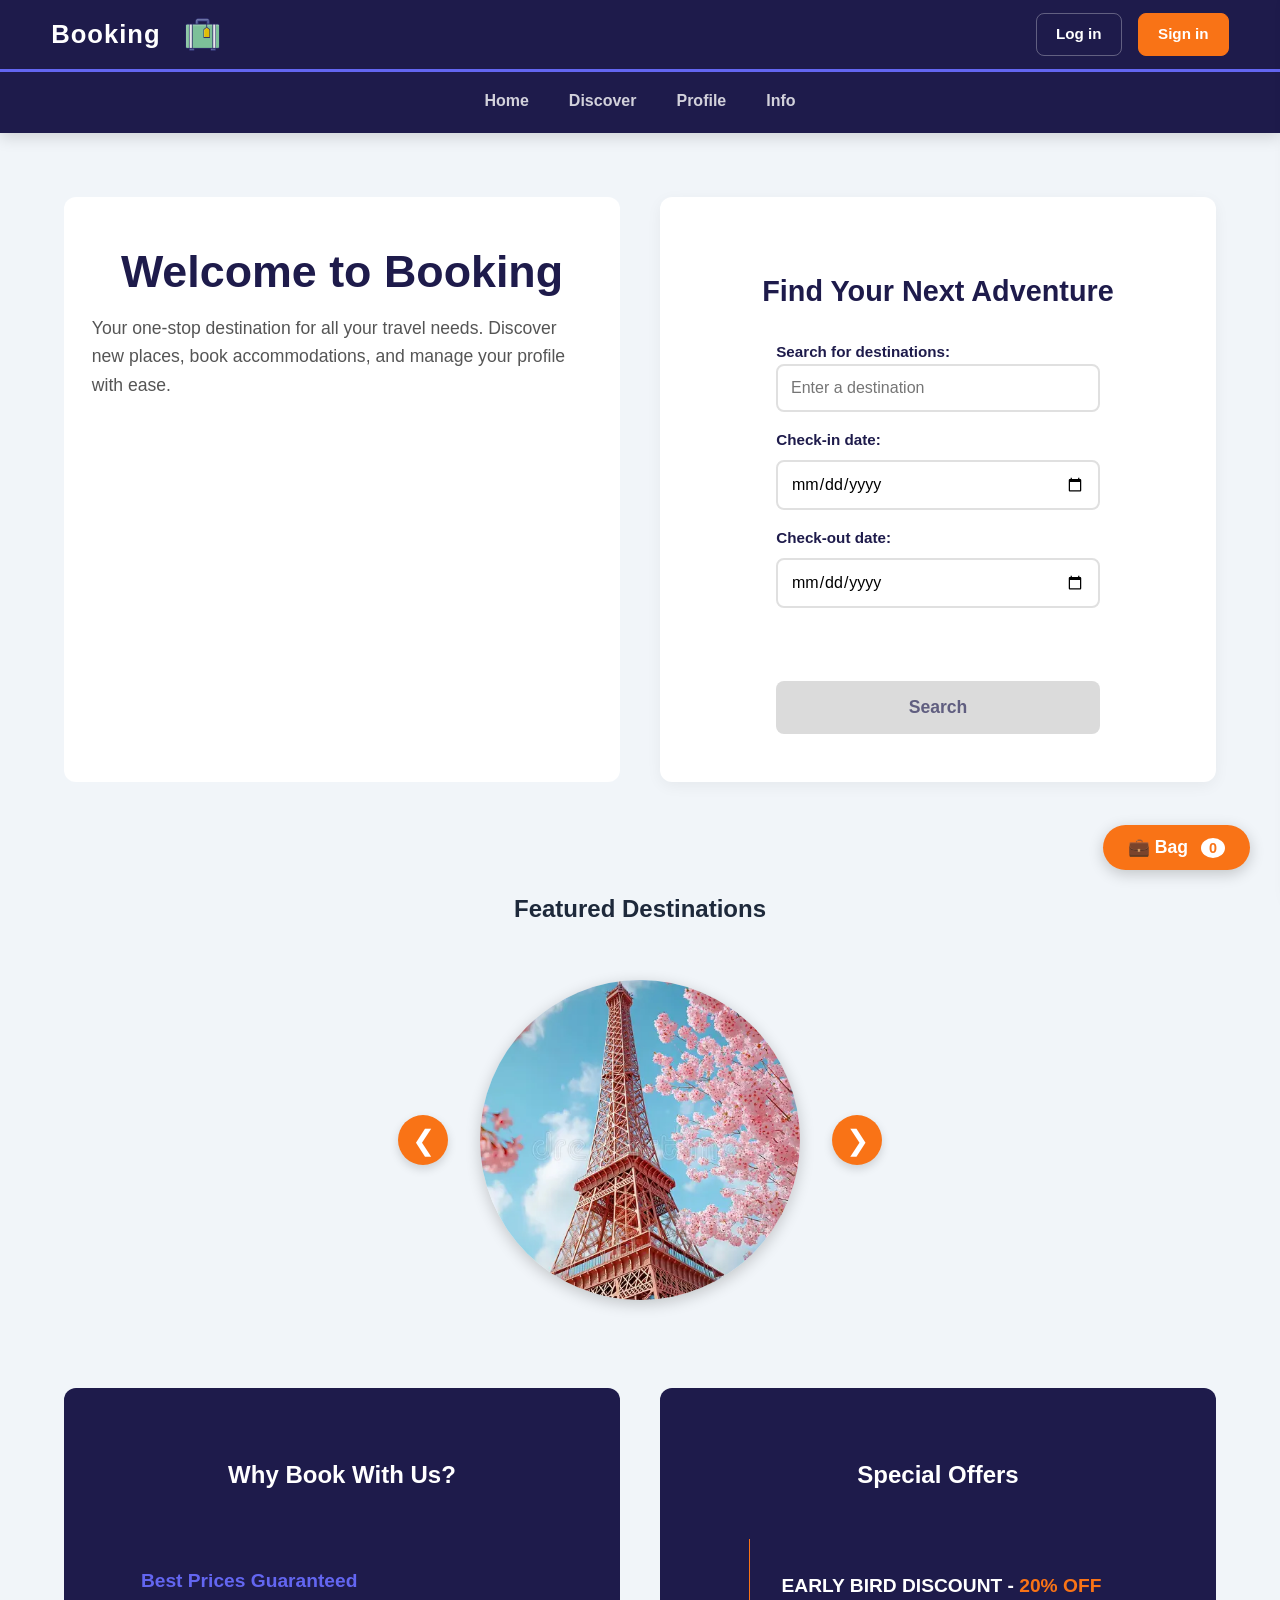
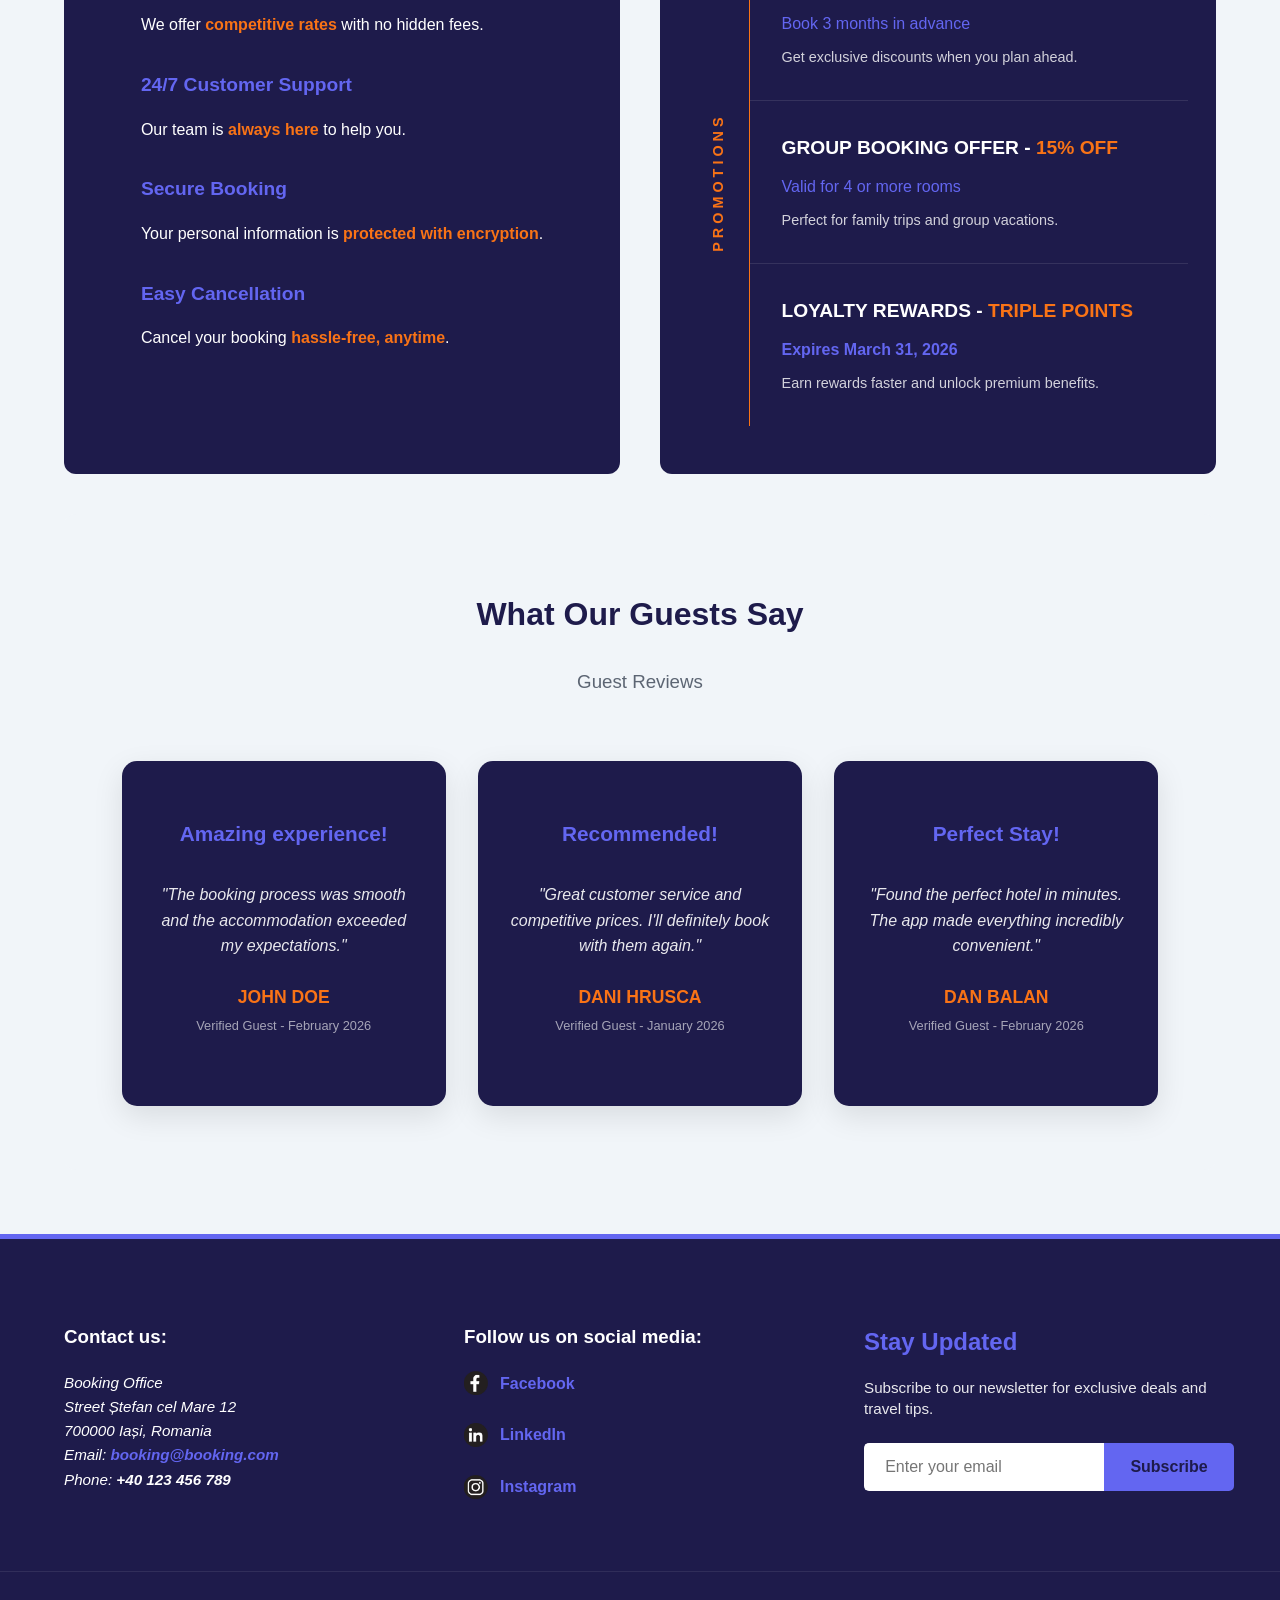
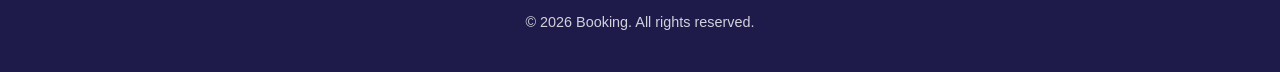
==== commit db2fe5ba: "Javascript added." ====
--- a/index.html
+++ b/index.html
@@ -4,12 +4,11 @@
     <meta charset="UTF-8">
     <meta name="viewport" content="width=device-width, initial-scale=1.0">
     <link rel="icon" href="images/suitcase.png" type="image/png">
-    <!-- <link rel="stylesheet" href="css/main-design/global.css">
-    <link rel="stylesheet" href="css/main-design/index.css"> -->
-    <!-- <link rel="stylesheet" href="css/ocean-theme/global.css">
-    <link rel="stylesheet" href="css/ocean-theme/index.css"> -->
     <link rel="stylesheet" href="css/responsive/global.css" type="text/css">
     <link rel="stylesheet" href="css/responsive/index.css" type="text/css">
+    <script type="module" src="scripts/carousel.js"></script>
+    <script type="module" src="scripts/booking-forms.js"></script>
+    <script type="module" src="scripts/locations.js"></script>
     <title> Booking </title>
 </head>
 <body>
@@ -31,7 +30,7 @@
                 <li><a class="nav-link" href="index.html"><span class="menu-icon home-icon"></span>Home</a></li>
                 <li><a class="nav-link" href="pages/discover.html"><span class="menu-icon discover-icon"></span>Discover</a></li>
                 <li><a class="nav-link" href="pages/profile.html"><span class="menu-icon profile-icon"></span>Profile</a></li>
-                <li><a class="nav-link" href="pages/compare.html"><span class="menu-icon compare-icon"></span>Compare Rooms</a></li>
+                <li><a class="nav-link" href="pages/compare.html"><span class="menu-icon compare-icon"></span>Info</a></li>
             </ul>
         </nav>
     </header>
@@ -43,52 +42,36 @@
 
         <section class="search-section">
             <h2>Find Your Next Adventure</h2>
-            <form method="post">
-                <label for="search"><b>Search for destinations:</b></label><br>
-                <input type="text" id="search" name="search" placeholder="Enter a destination" maxlength="30" size="30">
+            <form id="home-form" action="pages/discover.html">
+                <div class="filter-group" style="position: relative;">
+                    <label for="search"><b>Search for destinations:</b></label><br>
+                    <input type="text" id="search" name="search" placeholder="Enter a destination" maxlength="30" size="30" autocomplete="off">
+                    <div id="search-error" class="error-text"></div>
+                    <div id="autocomplete-list" class="autocomplete-items"></div>
+                </div>
+
                 <label for="check-in"><b>Check-in date:</b></label>
                 <input type="date" id="check-in" name="check-in">
+                <div id="checkin-error" class="error-text"></div>
+
                 <label for="check-out"><b>Check-out date:</b></label>
-                <input type="date" id="check-out" name="check-out"><br><br>
-                <input type="submit" value="Search" disabled>
+                <input type="date" id="check-out" name="check-out">
+                <div id="checkout-error" class="error-text"></div>
+
+                <br>
+                <input type="submit" id="home-submit" value="Search" disabled>
             </form>
         </section>
+
         <section class="featured-section">
             <h2>Featured Destinations</h2>
-            <ul>
-                <li class="destination">
-                    <img src="images/paris.webp" alt="Paris, France">
-                    <div class="circle-text">
-                        <h3>Paris</h3>
-                        <p class="country">France</p>
-                        <p class="description">Romance, art, and iconic landmarks.</p>
-                    </div>
-                </li>
-                <li class="destination">
-                    <img src="images/tokyo.jpg" alt="Tokyo, Japan">
-                    <div class="circle-text">
-                        <h3>Tokyo</h3>
-                        <p class="country">Japan</p>
-                        <p class="description">Where ancient tradition meets tomorrow.</p>
-                    </div>
-                </li>
-                <li class="destination">
-                    <img src="images/barcelona.webp" alt="Barcelona, Spain">
-                    <div class="circle-text">
-                        <h3>Barcelona</h3>
-                        <p class="country">Spain</p>
-                        <p class="description">Vibrant culture and sun-kissed shores.</p>
-                    </div>
-                </li>
-                <li class="destination">
-                    <img src="images/newyork.jpg" alt="New York, USA">
-                    <div class="circle-text">
-                        <h3>New York</h3>
-                        <p class="country">USA</p>
-                        <p class="description">Endless energy and world-class sights.</p>
-                    </div>
-                </li>
-            </ul>
+            <div class="carousel-flex-container"> 
+                <button id="prev-slide" class="carousel-control">&#10094;</button>
+                <div class="carousel-wrapper">
+                    <div id="carousel-content" class="carousel-content"></div>
+                </div>
+                <button id="next-slide" class="carousel-control">&#10095;</button>
+            </div>
         </section>
 
         <section class="benefits-section">
@@ -112,6 +95,7 @@
                 </li>
             </ol>
         </section>
+
         <section class="offers-section">
             <h2>Special Offers</h2>
             <table class="offers-table">
@@ -139,6 +123,7 @@
                 </tr>
             </table>
         </section>
+
         <section class="reviews-section">
             <h2>What Our Guests Say</h2>
             <h3>Guest Reviews</h3>
@@ -163,6 +148,21 @@
                 </li>
             </ol>
         </section>
+
+        <button id="bag-toggle" class="bag-toggle-btn" aria-label="Open saved rooms">
+            💼 Bag <span id="bag-badge" class="bag-badge">0</span>
+        </button>
+
+        <div id="bag-panel" class="bag-panel">
+            <div class="bag-header">
+                <h3>My Travel Bag</h3>
+                <button id="close-bag" class="close-bag-btn">&times;</button>
+            </div>
+            
+            <div id="bag-content" class="bag-content">
+                <p class="empty-msg">Your bag is empty. Start exploring!</p>
+            </div>
+        </div>
     </main>
     <footer class="site-footer">
         <div class="footer-container">
--- a/css/responsive/global.css
+++ b/css/responsive/global.css
@@ -410,4 +410,215 @@
         margin-left: 0 !important;
         width: 100% !important;
     }
+}
+
+.error-text {
+    color: red;
+    font-size: 0.85rem; 
+    margin-top: 5px; 
+    margin-bottom: 15px;
+    display: none; 
+    font-weight: bold;
+}
+
+.autocomplete-items {
+  position: absolute;
+  border: 1px solid #d4d4d4;
+  border-bottom: none;
+  border-top: none;
+  z-index: 9999;
+  top: 100%;
+  left: 0;
+  right: 0;
+  background-color: #fff;
+  border-radius: 0 0 6px 6px;
+  box-shadow: 0 4px 6px rgba(0,0,0,0.1);
+  max-height: 200px;
+  overflow-y: auto;
+}
+
+.autocomplete-items div {
+  padding: 10px;
+  cursor: pointer;
+  background-color: #fff;
+  border-bottom: 1px solid #d4d4d4;
+}
+
+.autocomplete-items div:hover {
+  background-color: #e9e9e9;
+}
+
+.autocomplete-active {
+  background-color: var(--brand-accent, #4CAF50) !important;
+  color: #ffffff;
+}
+
+
+.bag-toggle-btn {
+    position: fixed;
+    bottom: 30px;
+    right: 30px;
+    background-color: var(--brand-pop, #ff6b6b);
+    color: white;
+    border: none;
+    padding: 12px 25px;
+    border-radius: 30px;
+    font-size: 1.1rem;
+    font-weight: bold;
+    cursor: pointer;
+    box-shadow: 0 4px 15px rgba(0,0,0,0.2);
+    z-index: 1000;
+    transition: transform 0.3s;
+}
+
+.bag-toggle-btn:hover {
+    transform: translateY(-3px);
+}
+
+.bag-badge {
+    background-color: white;
+    color: var(--brand-pop, #ff6b6b);
+    padding: 2px 8px;
+    border-radius: 50%;
+    margin-left: 8px;
+    font-size: 0.9rem;
+}
+
+.bag-panel {
+    position: fixed;
+    top: 0;
+    right: -400px;
+    width: 380px;
+    height: 100vh;
+    background-color: #f8fafc;
+    box-shadow: -5px 0 20px rgba(0,0,0,0.15);
+    z-index: 1001;
+    transition: right 0.3s ease-in-out;
+    display: flex;
+    flex-direction: column;
+}
+
+.bag-panel.open {
+    right: 0; 
+}
+
+.bag-header {
+    display: flex;
+    justify-content: space-between;
+    align-items: center;
+    padding: 20px;
+    background-color: var(--brand-main, #464a78);
+    color: white;
+}
+
+.bag-header h3 {
+    margin: 0;
+    font-size: 1.2rem;
+}
+
+.close-bag-btn {
+    background: transparent;
+    border: none;
+    color: white;
+    font-size: 1.8rem;
+    cursor: pointer;
+    line-height: 1;
+    transition: color 0.2s;
+}
+
+.close-bag-btn:hover {
+    color: #ffb8b8;
+}
+
+.bag-content {
+    padding: 20px;
+    overflow-y: auto;
+    flex-grow: 1;
+}
+
+.empty-msg {
+    text-align: center;
+    color: #888;
+    margin-top: 2rem;
+}
+
+.bag-item {
+    display: flex;
+    justify-content: space-between;
+    align-items: center;
+    background: white;
+    padding: 12px;
+    margin-bottom: 15px;
+    border-radius: 8px;
+    border-left: 4px solid var(--brand-pop, #ff6b6b);
+    box-shadow: 0 2px 8px rgba(0,0,0,0.05);
+}
+
+.bag-item-layout {
+    display: flex;
+    align-items: center;
+    gap: 15px;
+}
+
+.bag-item-image {
+    width: 60px;
+    height: 60px;
+    object-fit: cover;
+    border-radius: 6px;
+}
+
+.bag-item-details {
+    display: flex;
+    flex-direction: column;
+    gap: 5px;
+}
+
+.bag-item-title {
+    margin: 0;
+    font-size: 0.95rem;
+    color: var(--brand-main, #464a78);
+    line-height: 1.2;
+}
+
+.bag-item-details p {
+    margin: 0;
+    font-size: 0.85rem;
+    color: #666;
+}
+
+.remove-item-btn {
+    background: transparent;
+    border: none;
+    color: #a0aabf;
+    font-size: 1.5rem;
+    cursor: pointer;
+    padding: 5px 10px;
+    border-radius: 4px;
+    transition: all 0.2s;
+    display: flex;
+    align-items: center;
+    justify-content: center;
+}
+
+.remove-item-btn:hover {
+    color: #ff4757;
+    background: #ffeaea;
+}
+
+.bag-total-section {
+    margin-top: 20px;
+    padding-top: 15px;
+    border-top: 2px dashed #e2e8f0;
+    text-align: right;
+}
+
+.bag-total-heading {
+    margin: 0;
+    font-size: 1.2rem;
+    color: var(--brand-main, #464a78);
+}
+
+.bag-total-price {
+    color: var(--brand-pop, #ff6b6b);
+    font-weight: bold;
 }
--- a/css/responsive/index.css
+++ b/css/responsive/index.css
@@ -116,27 +116,66 @@
 .featured-section {
     grid-column: 1 / -1;
     padding: 2rem 0;
-}
-
-.featured-section ul {
-    list-style: none;
-    padding: 0;
-    margin: 2rem 0 0 0;
-    display: grid;
-    grid-template-columns: repeat(4, 1fr);
+    text-align: center;
+}
+
+.carousel-flex-container {
+    display: flex;
+    justify-content: center;
+    align-items: center;
     gap: 2rem;
-    justify-items: center;
-}
+    margin: 2rem auto 0;
+    max-width: 800px;
+}
+
+.carousel-wrapper {
+    width: 320px;
+    height: 320px;
+    display: flex;
+    justify-content: center;
+    align-items: center;
+    overflow: visible;
+}
+
+.carousel-content {
+    width: 100%;
+    transition: opacity 0.4s ease-in-out;
+}
+
+.carousel-control {
+    background-color: var(--brand-pop, #ff6b6b);
+    color: white;
+    border: none;
+    font-size: 28px;
+    width: 50px;
+    height: 50px;
+    border-radius: 50%;
+    cursor: pointer;
+    transition: background 0.3s, transform 0.2s;
+    display: flex;
+    justify-content: center;
+    align-items: center;
+    flex-shrink: 0;
+    box-shadow: 0 4px 10px rgba(0,0,0,0.15);
+}
+
+.carousel-control:hover {
+    background-color: #333;
+    transform: scale(1.15);
+}
+
+.left-btn { left: 10px; }
+.right-btn { right: 10px; }
 
 .destination {
     position: relative;
     width: 100%;
-    max-width: 240px; 
+    max-width: 320px;
     aspect-ratio: 1 / 1;
     border-radius: 50%;
     overflow: hidden;
     cursor: pointer;             
-    box-shadow: 0 4px 10px rgba(0, 0, 0, 0.15); 
+    box-shadow: 0 4px 15px rgba(0, 0, 0, 0.2); 
 }
 
 .destination img {
@@ -165,19 +204,23 @@
     box-sizing: border-box;
 }
 
-.circle-text h3 { margin: 0 0 5px 0; font-size: 1.5rem; }
+.circle-text h3 { 
+    margin: 0 0 5px 0; 
+    font-size: 1.8rem;
+}
+
 .circle-text .country {
     margin: 0 0 10px 0;
     font-weight: bold;
-    color: var(--brand-pop);
-    font-size: 0.9rem;
+    color: var(--brand-pop, #ff6b6b);
+    font-size: 1rem;
     text-transform: uppercase;
     letter-spacing: 1px;
 }
 
 .circle-text .description {
     margin: 0;
-    font-size: 0.85rem;
+    font-size: 0.95rem;
     line-height: 1.4;
     opacity: 0;
     transition: opacity 0.3s ease 0.2s;
@@ -190,8 +233,17 @@
 .destination:hover .circle-text .description {
     opacity: 1;
 }
+
 .destination:hover img {
     transform: scale(1.1);
+}
+
+.destination a {
+    text-decoration: none;
+    color: inherit;
+    display: block;
+    width: 100%;
+    height: 100%;
 }
 
 /* Benefits section */
@@ -365,10 +417,6 @@
         padding: 2rem 5%;
     }
 
-    .featured-section ul {
-        grid-template-columns: repeat(2, 1fr);
-    }
-    
     .reviews-list {
         grid-template-columns: repeat(2, 1fr);
     }
@@ -386,6 +434,21 @@
         grid-template-columns: 1fr;
     }
     
+    .carousel-flex-container {
+        gap: 1rem;
+    }
+
+    .carousel-wrapper {
+        width: 280px;
+        height: 280px;
+    }
+
+    .carousel-control {
+        width: 45px;
+        height: 45px;
+        font-size: 24px;
+    }
+
     .reviews-list {
         grid-template-columns: 1fr;
     }
